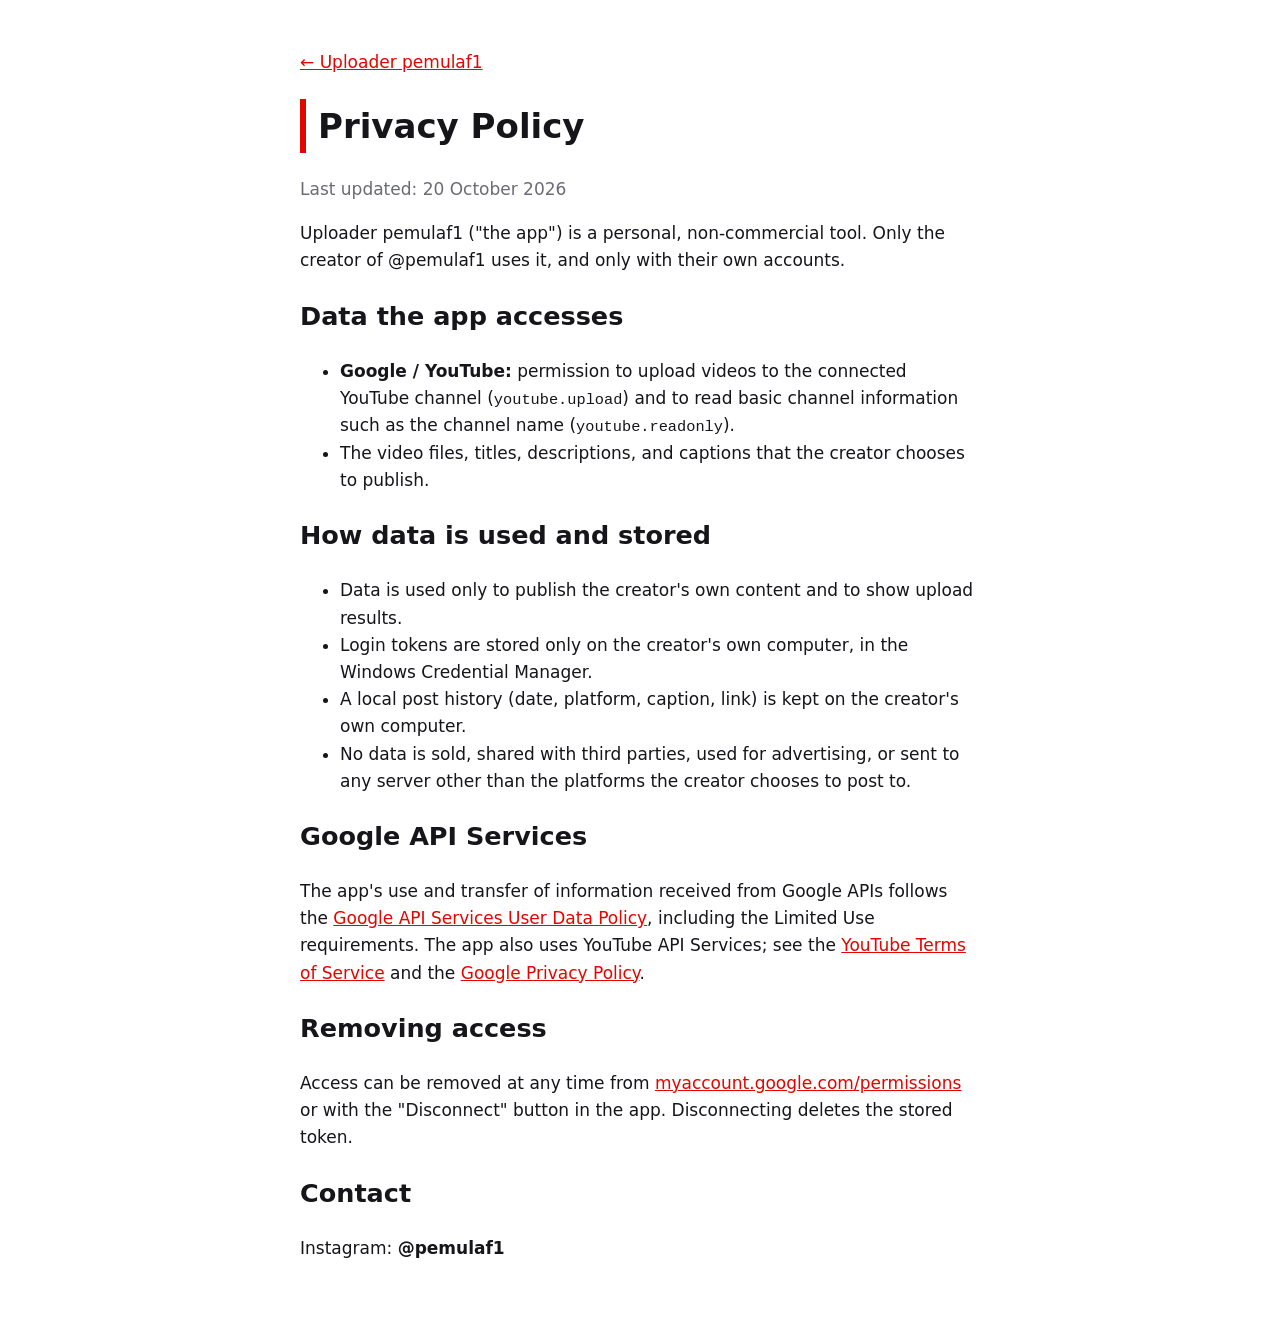
==== privacy.html @ 31e47635 "Homepage dan privacy policy Uploader pemulaf1 Co-Authored-By: Claude Opus 5.5 <noreply@anthropic.com" ====
<!doctype html>
<html lang="en">
<head>
  <meta charset="utf-8">
  <meta name="viewport" content="width=device-width, initial-scale=1">
  <title>Privacy Policy · Uploader pemulaf1</title>
  <link rel="stylesheet" href="style.css">
</head>
<body>
  <main>
    <p><a href="index.html">← Uploader pemulaf1</a></p>
    <h1>Privacy Policy</h1>
    <p class="muted">Last updated: 20 October 2026</p>

    <p>Uploader pemulaf1 ("the app") is a personal, non-commercial tool. Only the creator of @pemulaf1
      uses it, and only with their own accounts.</p>

    <h2>Data the app accesses</h2>
    <ul>
      <li><b>Google / YouTube:</b> permission to upload videos to the connected YouTube channel
        (<code>youtube.upload</code>) and to read basic channel information such as the channel name
        (<code>youtube.readonly</code>).</li>
      <li>The video files, titles, descriptions, and captions that the creator chooses to publish.</li>
    </ul>

    <h2>How data is used and stored</h2>
    <ul>
      <li>Data is used only to publish the creator's own content and to show upload results.</li>
      <li>Login tokens are stored only on the creator's own computer, in the Windows Credential Manager.</li>
      <li>A local post history (date, platform, caption, link) is kept on the creator's own computer.</li>
      <li>No data is sold, shared with third parties, used for advertising, or sent to any server
        other than the platforms the creator chooses to post to.</li>
    </ul>

    <h2>Google API Services</h2>
    <p>The app's use and transfer of information received from Google APIs follows the
      <a href="https://developers.google.com/terms/api-services-user-data-policy">Google API Services User Data Policy</a>,
      including the Limited Use requirements. The app also uses YouTube API Services; see the
      <a href="https://www.youtube.com/t/terms">YouTube Terms of Service</a> and the
      <a href="https://policies.google.com/privacy">Google Privacy Policy</a>.</p>

    <h2>Removing access</h2>
    <p>Access can be removed at any time from
      <a href="https://myaccount.google.com/permissions">myaccount.google.com/permissions</a>
      or with the "Disconnect" button in the app. Disconnecting deletes the stored token.</p>

    <h2>Contact</h2>
    <p>Instagram: <b>@pemulaf1</b></p>
  </main>
</body>
</html>
---- style.css ----
:root { --bg: #fff; --text: #15151a; --muted: #6b6b76; --accent: #e10600; }
@media (prefers-color-scheme: dark) { :root { --bg: #0f0f12; --text: #f0f0f3; --muted: #9a9aa6; --accent: #ff5a52; } }
body { margin: 0; background: var(--bg); color: var(--text); font: 17px/1.6 system-ui, -apple-system, "Segoe UI", sans-serif; }
main { max-width: 680px; margin: 0 auto; padding: 32px 16px 64px; }
h1 { border-left: 6px solid var(--accent); padding-left: 12px; }
a { color: var(--accent); }
.muted { color: var(--muted); }
code { font-size: .9em; }
hr { border: 0; border-top: 1px solid var(--muted); opacity: .3; margin: 32px 0; }
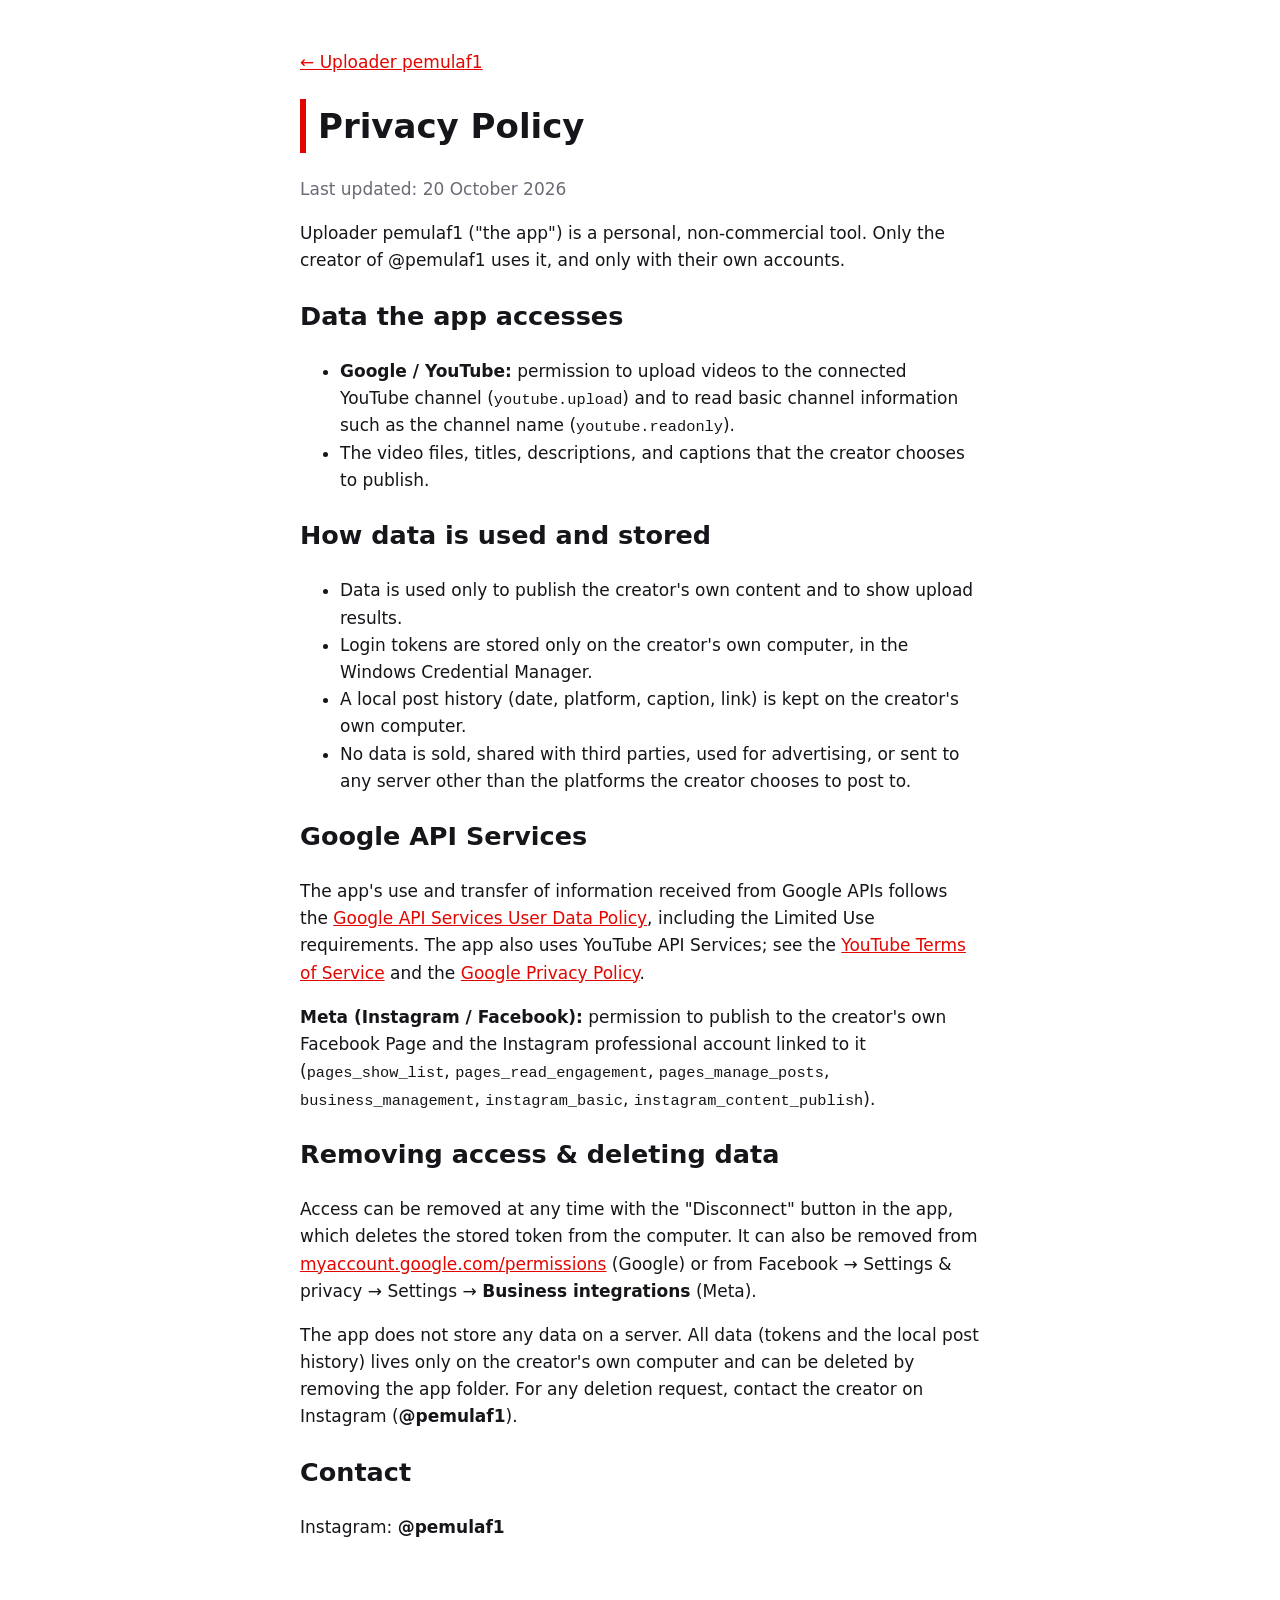
==== commit 61fcedd8: "Tambah izin Meta dan cara hapus data Co-Authored-By: Claude Opus 5.5 <noreply@anthropic.com>" ====
--- a/privacy.html
+++ b/privacy.html
@@ -39,10 +39,19 @@
       <a href="https://www.youtube.com/t/terms">YouTube Terms of Service</a> and the
       <a href="https://policies.google.com/privacy">Google Privacy Policy</a>.</p>
 
-    <h2>Removing access</h2>
-    <p>Access can be removed at any time from
-      <a href="https://myaccount.google.com/permissions">myaccount.google.com/permissions</a>
-      or with the "Disconnect" button in the app. Disconnecting deletes the stored token.</p>
+    <p><b>Meta (Instagram / Facebook):</b> permission to publish to the creator's own Facebook Page and the
+      Instagram professional account linked to it (<code>pages_show_list</code>, <code>pages_read_engagement</code>,
+      <code>pages_manage_posts</code>, <code>business_management</code>, <code>instagram_basic</code>,
+      <code>instagram_content_publish</code>).</p>
+
+    <h2 id="data-deletion">Removing access &amp; deleting data</h2>
+    <p>Access can be removed at any time with the "Disconnect" button in the app, which deletes the stored token
+      from the computer. It can also be removed from
+      <a href="https://myaccount.google.com/permissions">myaccount.google.com/permissions</a> (Google) or from
+      Facebook → Settings &amp; privacy → Settings → <b>Business integrations</b> (Meta).</p>
+    <p>The app does not store any data on a server. All data (tokens and the local post history) lives only on the
+      creator's own computer and can be deleted by removing the app folder. For any deletion request, contact
+      the creator on Instagram (<b>@pemulaf1</b>).</p>
 
     <h2>Contact</h2>
     <p>Instagram: <b>@pemulaf1</b></p>
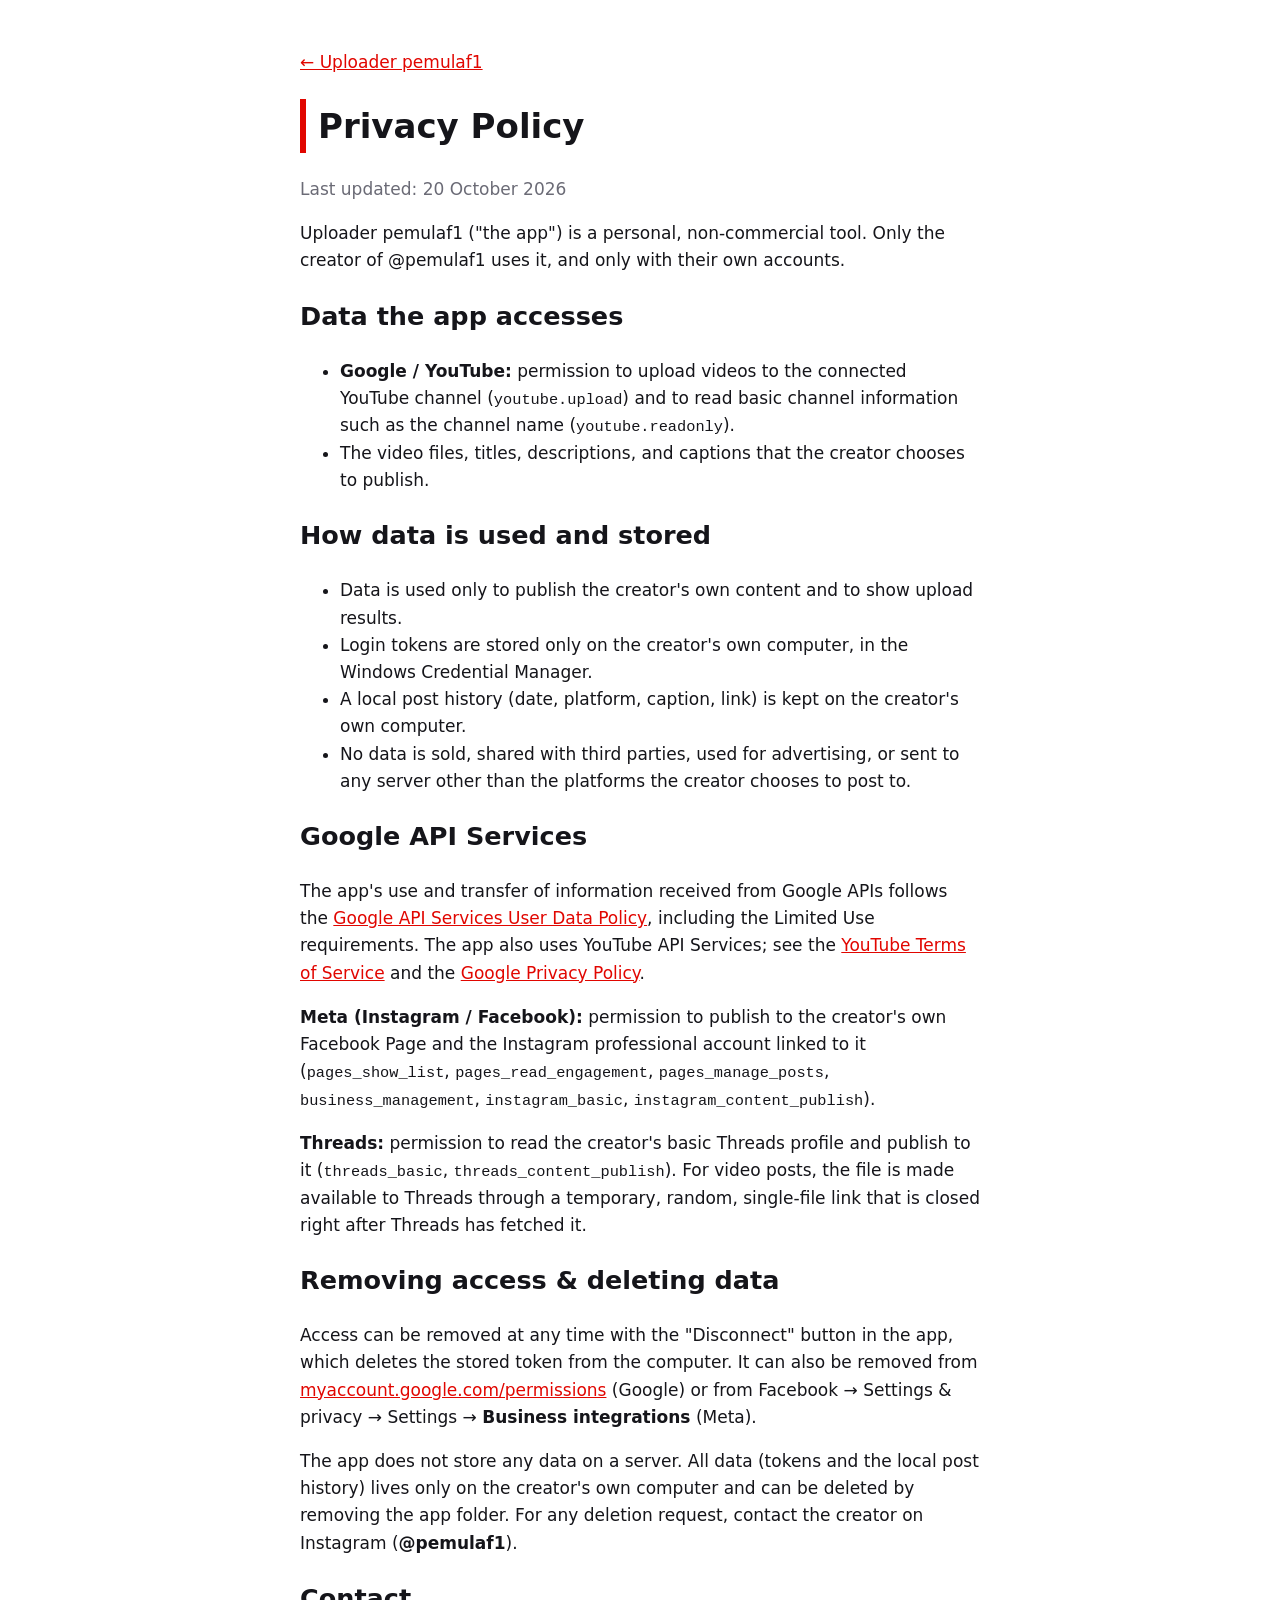
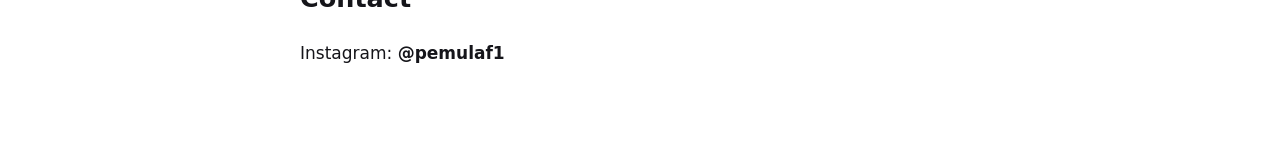
==== commit cc75ed3d: "Tambah izin Threads di privacy policy Co-Authored-By: Claude Opus 5.5 <noreply@anthropic.com>" ====
--- a/privacy.html
+++ b/privacy.html
@@ -43,6 +43,10 @@
       Instagram professional account linked to it (<code>pages_show_list</code>, <code>pages_read_engagement</code>,
       <code>pages_manage_posts</code>, <code>business_management</code>, <code>instagram_basic</code>,
       <code>instagram_content_publish</code>).</p>
+    <p><b>Threads:</b> permission to read the creator's basic Threads profile and publish to it
+      (<code>threads_basic</code>, <code>threads_content_publish</code>). For video posts, the file is made
+      available to Threads through a temporary, random, single-file link that is closed right after Threads
+      has fetched it.</p>
 
     <h2 id="data-deletion">Removing access &amp; deleting data</h2>
     <p>Access can be removed at any time with the "Disconnect" button in the app, which deletes the stored token
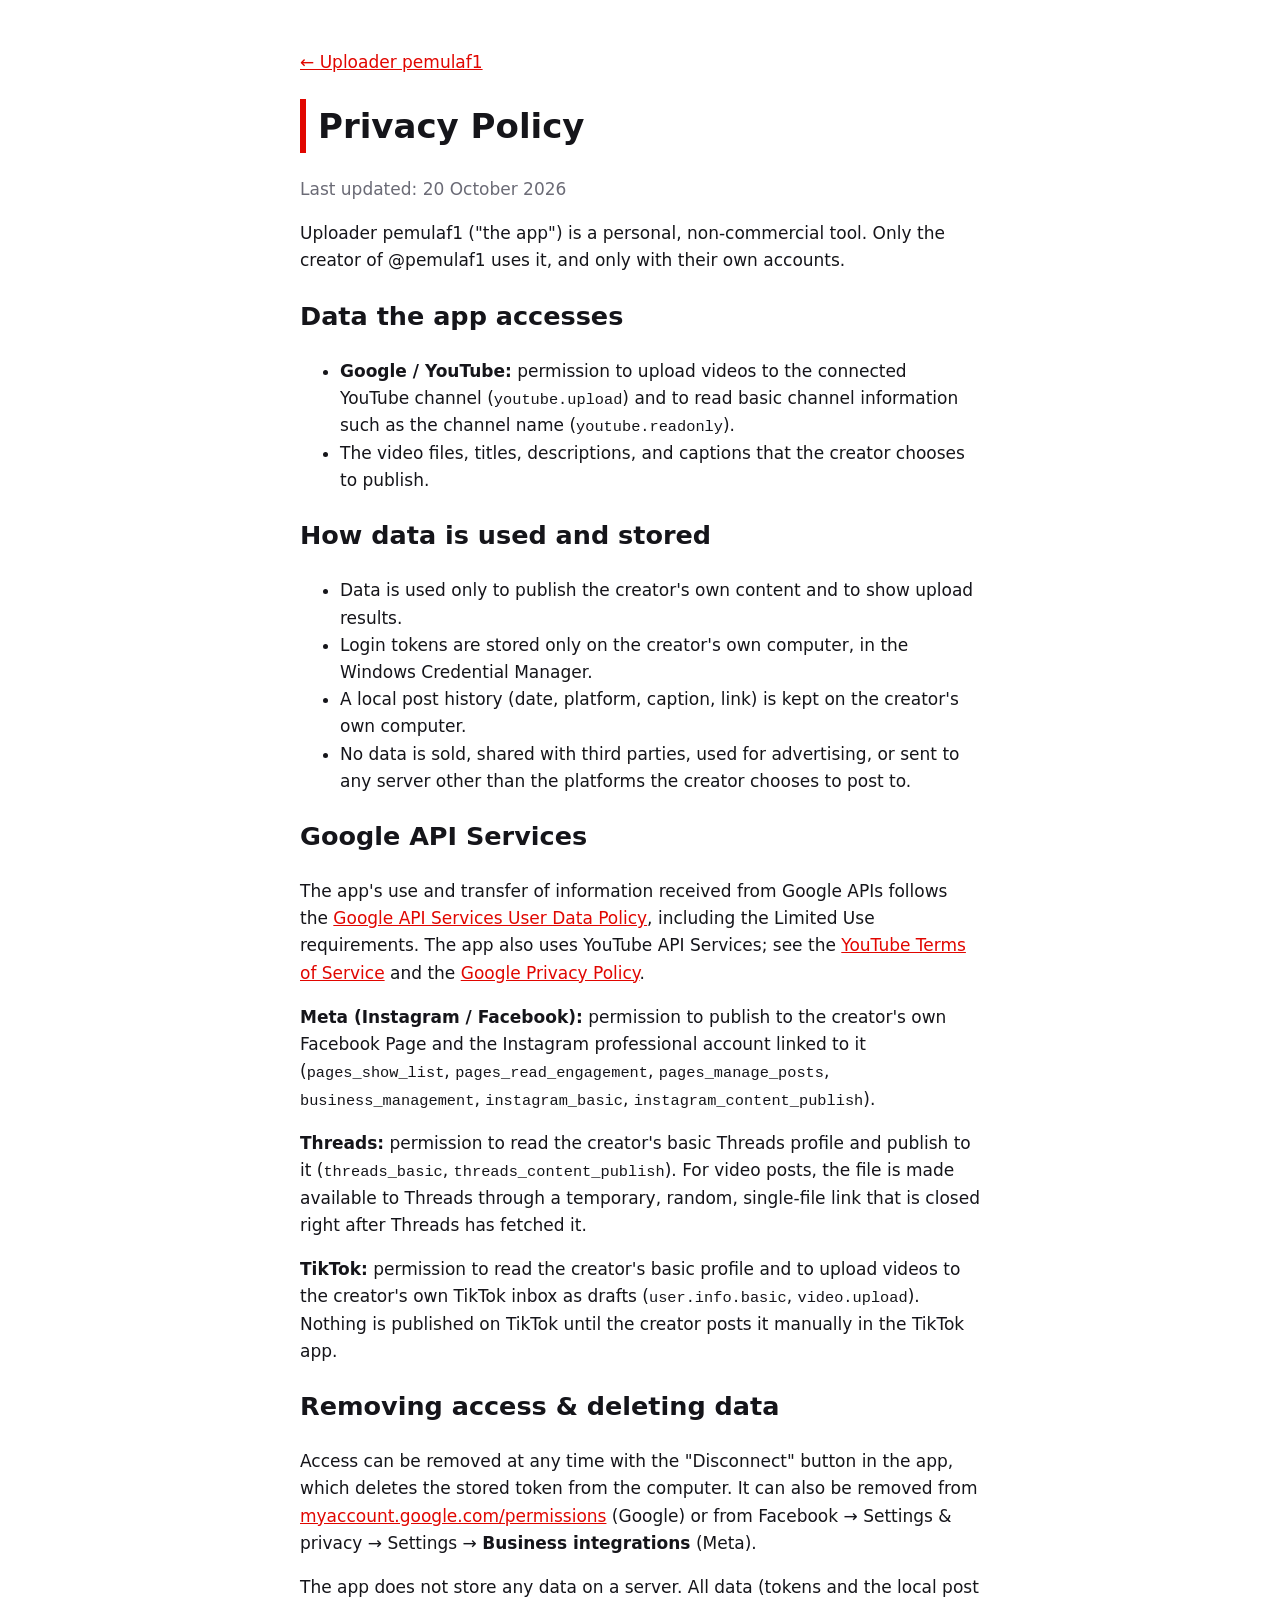
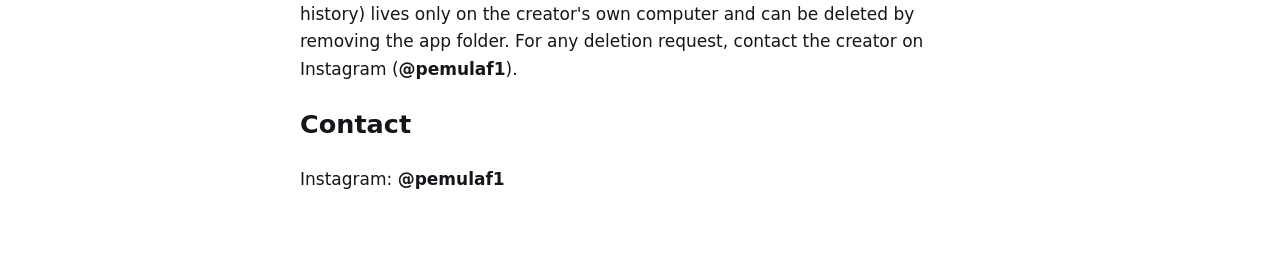
==== commit b0ed7e36: "Tambah Terms of Service dan izin TikTok Co-Authored-By: Claude Opus 5.5 <noreply@anthropic.com>" ====
--- a/privacy.html
+++ b/privacy.html
@@ -48,6 +48,10 @@
       available to Threads through a temporary, random, single-file link that is closed right after Threads
       has fetched it.</p>
 
+    <p><b>TikTok:</b> permission to read the creator's basic profile and to upload videos to the creator's own
+      TikTok inbox as drafts (<code>user.info.basic</code>, <code>video.upload</code>). Nothing is published on TikTok
+      until the creator posts it manually in the TikTok app.</p>
+
     <h2 id="data-deletion">Removing access &amp; deleting data</h2>
     <p>Access can be removed at any time with the "Disconnect" button in the app, which deletes the stored token
       from the computer. It can also be removed from
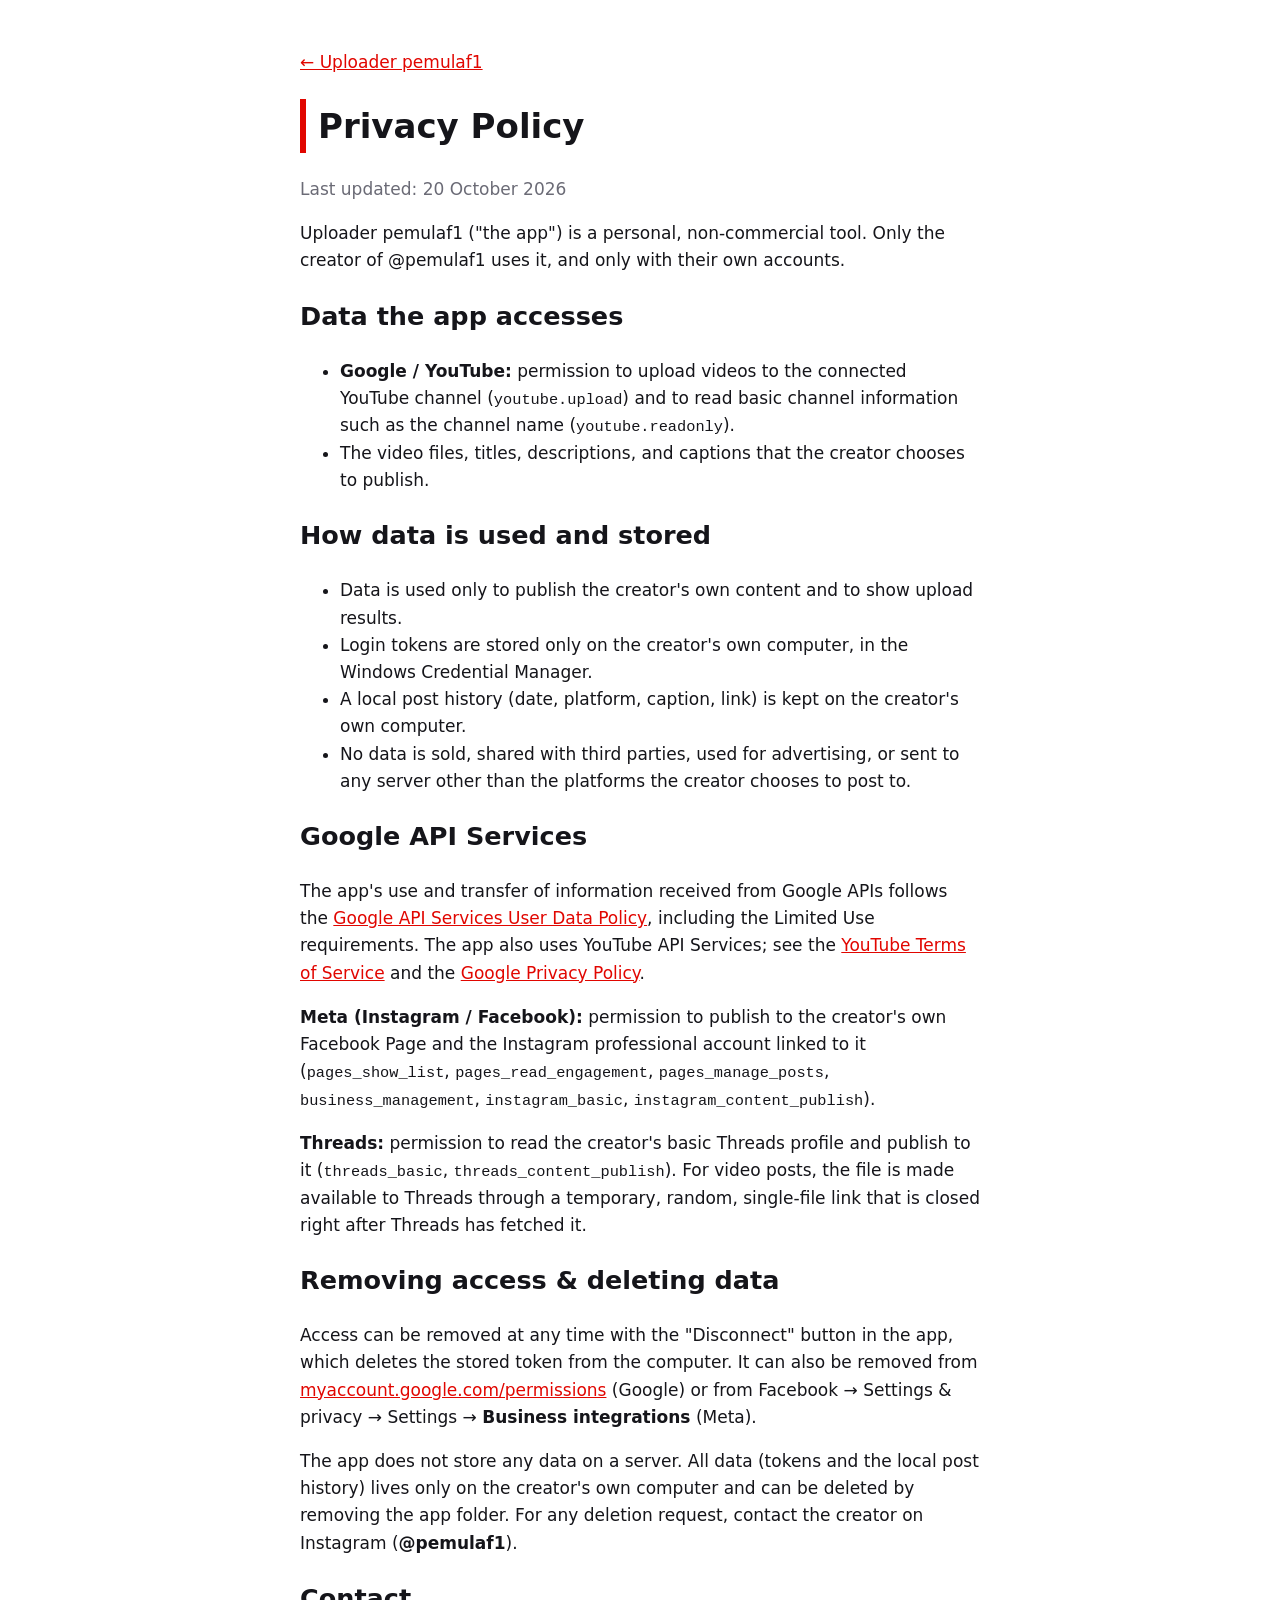
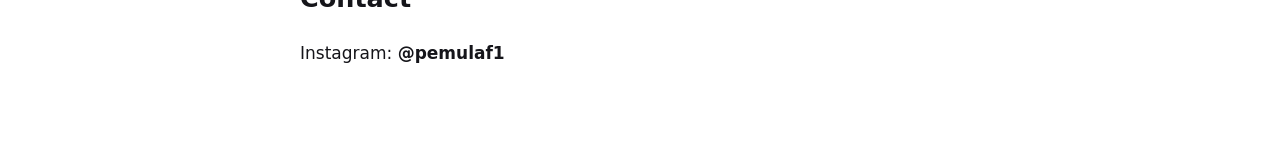
==== commit 82e97d8c: "Hapus TikTok dari privacy policy dan terms Co-Authored-By: Claude Opus 5.5 <noreply@anthropic.com>" ====
--- a/privacy.html
+++ b/privacy.html
@@ -48,9 +48,6 @@
       available to Threads through a temporary, random, single-file link that is closed right after Threads
       has fetched it.</p>
 
-    <p><b>TikTok:</b> permission to read the creator's basic profile and to upload videos to the creator's own
-      TikTok inbox as drafts (<code>user.info.basic</code>, <code>video.upload</code>). Nothing is published on TikTok
-      until the creator posts it manually in the TikTok app.</p>
 
     <h2 id="data-deletion">Removing access &amp; deleting data</h2>
     <p>Access can be removed at any time with the "Disconnect" button in the app, which deletes the stored token
